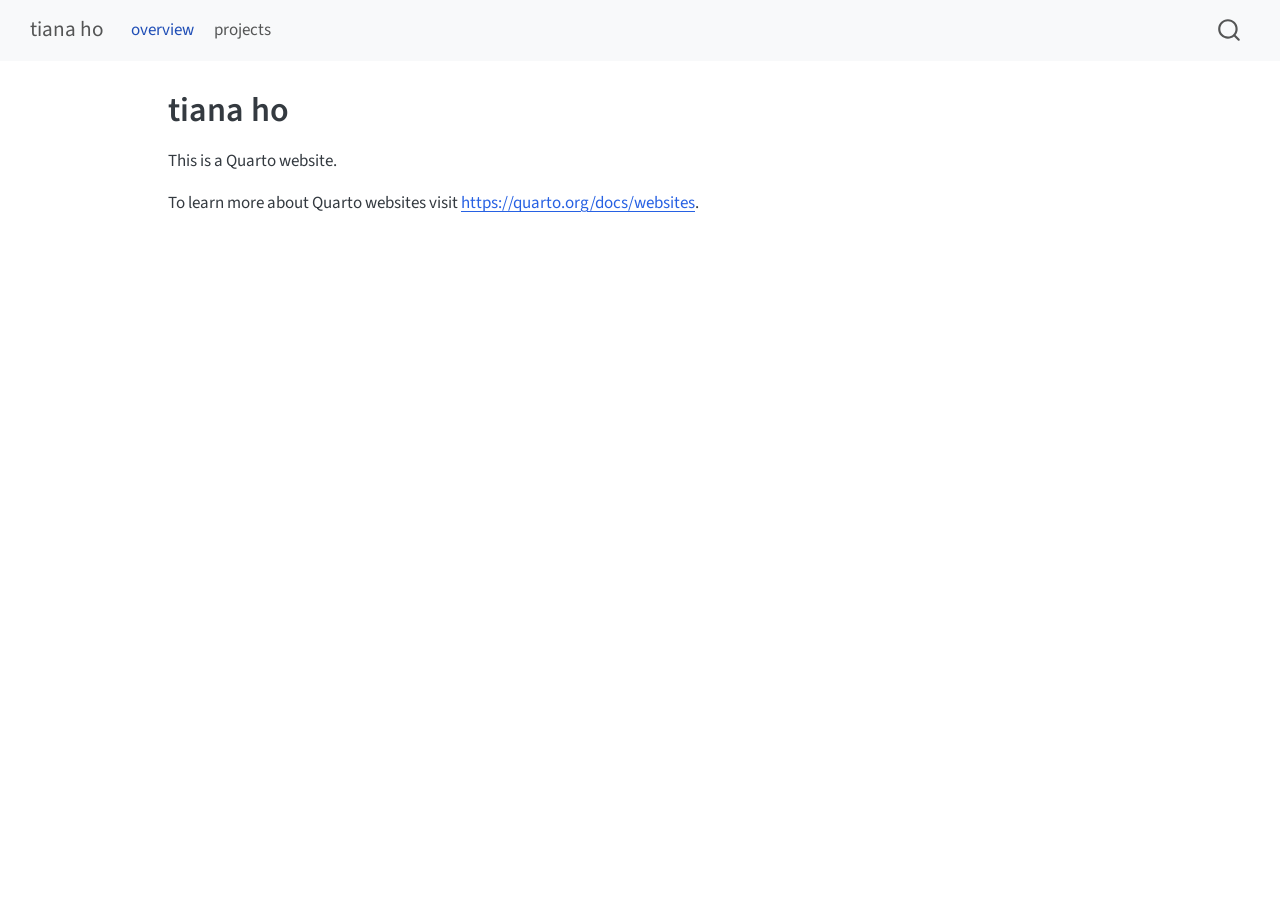
==== docs/index.html @ 01f137a6 "basics" ====
<!DOCTYPE html>
<html xmlns="http://www.w3.org/1999/xhtml" lang="en" xml:lang="en"><head>

<meta charset="utf-8">
<meta name="generator" content="quarto-1.8.27">

<meta name="viewport" content="width=device-width, initial-scale=1.0, user-scalable=yes">


<title>tiana ho</title>
<style>
code{white-space: pre-wrap;}
span.smallcaps{font-variant: small-caps;}
div.columns{display: flex; gap: min(4vw, 1.5em);}
div.column{flex: auto; overflow-x: auto;}
div.hanging-indent{margin-left: 1.5em; text-indent: -1.5em;}
ul.task-list{list-style: none;}
ul.task-list li input[type="checkbox"] {
  width: 0.8em;
  margin: 0 0.8em 0.2em -1em; /* quarto-specific, see https://github.com/quarto-dev/quarto-cli/issues/4556 */ 
  vertical-align: middle;
}
</style>


<script src="site_libs/quarto-nav/quarto-nav.js"></script>
<script src="site_libs/quarto-nav/headroom.min.js"></script>
<script src="site_libs/clipboard/clipboard.min.js"></script>
<script src="site_libs/quarto-search/autocomplete.umd.js"></script>
<script src="site_libs/quarto-search/fuse.min.js"></script>
<script src="site_libs/quarto-search/quarto-search.js"></script>
<meta name="quarto:offset" content="./">
<script src="site_libs/quarto-html/quarto.js" type="module"></script>
<script src="site_libs/quarto-html/tabsets/tabsets.js" type="module"></script>
<script src="site_libs/quarto-html/axe/axe-check.js" type="module"></script>
<script src="site_libs/quarto-html/popper.min.js"></script>
<script src="site_libs/quarto-html/tippy.umd.min.js"></script>
<script src="site_libs/quarto-html/anchor.min.js"></script>
<link href="site_libs/quarto-html/tippy.css" rel="stylesheet">
<link href="site_libs/quarto-html/quarto-syntax-highlighting-ed96de9b727972fe78a7b5d16c58bf87.css" rel="stylesheet" id="quarto-text-highlighting-styles">
<script src="site_libs/bootstrap/bootstrap.min.js"></script>
<link href="site_libs/bootstrap/bootstrap-icons.css" rel="stylesheet">
<link href="site_libs/bootstrap/bootstrap-c82218b12ac0f327fa8bd7d074ce2147.min.css" rel="stylesheet" append-hash="true" id="quarto-bootstrap" data-mode="light">
<script id="quarto-search-options" type="application/json">{
  "location": "navbar",
  "copy-button": false,
  "collapse-after": 3,
  "panel-placement": "end",
  "type": "overlay",
  "limit": 50,
  "keyboard-shortcut": [
    "f",
    "/",
    "s"
  ],
  "show-item-context": false,
  "language": {
    "search-no-results-text": "No results",
    "search-matching-documents-text": "matching documents",
    "search-copy-link-title": "Copy link to search",
    "search-hide-matches-text": "Hide additional matches",
    "search-more-match-text": "more match in this document",
    "search-more-matches-text": "more matches in this document",
    "search-clear-button-title": "Clear",
    "search-text-placeholder": "",
    "search-detached-cancel-button-title": "Cancel",
    "search-submit-button-title": "Submit",
    "search-label": "Search"
  }
}</script>


<link rel="stylesheet" href="styles.css">
</head>

<body class="nav-fixed quarto-light">

<div id="quarto-search-results"></div>
  <header id="quarto-header" class="headroom fixed-top">
    <nav class="navbar navbar-expand-lg " data-bs-theme="dark">
      <div class="navbar-container container-fluid">
      <div class="navbar-brand-container mx-auto">
    <a class="navbar-brand" href="./index.html">
    <span class="navbar-title">tiana ho</span>
    </a>
  </div>
            <div id="quarto-search" class="" title="Search"></div>
          <button class="navbar-toggler" type="button" data-bs-toggle="collapse" data-bs-target="#navbarCollapse" aria-controls="navbarCollapse" role="menu" aria-expanded="false" aria-label="Toggle navigation" onclick="if (window.quartoToggleHeadroom) { window.quartoToggleHeadroom(); }">
  <span class="navbar-toggler-icon"></span>
</button>
          <div class="collapse navbar-collapse" id="navbarCollapse">
            <ul class="navbar-nav navbar-nav-scroll me-auto">
  <li class="nav-item">
    <a class="nav-link active" href="./index.html" aria-current="page"> 
<span class="menu-text">overview</span></a>
  </li>  
  <li class="nav-item">
    <a class="nav-link" href="./about.html"> 
<span class="menu-text">projects</span></a>
  </li>  
</ul>
          </div> <!-- /navcollapse -->
            <div class="quarto-navbar-tools">
</div>
      </div> <!-- /container-fluid -->
    </nav>
</header>
<!-- content -->
<div id="quarto-content" class="quarto-container page-columns page-rows-contents page-layout-article page-navbar">
<!-- sidebar -->
<!-- margin-sidebar -->
    <div id="quarto-margin-sidebar" class="sidebar margin-sidebar zindex-bottom">
        
    </div>
<!-- main -->
<main class="content" id="quarto-document-content">

<header id="title-block-header" class="quarto-title-block default">
<div class="quarto-title">
<h1 class="title">tiana ho</h1>
</div>



<div class="quarto-title-meta">

    
  
    
  </div>
  


</header>


<p>This is a Quarto website.</p>
<p>To learn more about Quarto websites visit <a href="https://quarto.org/docs/websites" class="uri">https://quarto.org/docs/websites</a>.</p>



</main> <!-- /main -->
<script id="quarto-html-after-body" type="application/javascript">
  window.document.addEventListener("DOMContentLoaded", function (event) {
    const icon = "";
    const anchorJS = new window.AnchorJS();
    anchorJS.options = {
      placement: 'right',
      icon: icon
    };
    anchorJS.add('.anchored');
    const isCodeAnnotation = (el) => {
      for (const clz of el.classList) {
        if (clz.startsWith('code-annotation-')) {                     
          return true;
        }
      }
      return false;
    }
    const onCopySuccess = function(e) {
      // button target
      const button = e.trigger;
      // don't keep focus
      button.blur();
      // flash "checked"
      button.classList.add('code-copy-button-checked');
      var currentTitle = button.getAttribute("title");
      button.setAttribute("title", "Copied!");
      let tooltip;
      if (window.bootstrap) {
        button.setAttribute("data-bs-toggle", "tooltip");
        button.setAttribute("data-bs-placement", "left");
        button.setAttribute("data-bs-title", "Copied!");
        tooltip = new bootstrap.Tooltip(button, 
          { trigger: "manual", 
            customClass: "code-copy-button-tooltip",
            offset: [0, -8]});
        tooltip.show();    
      }
      setTimeout(function() {
        if (tooltip) {
          tooltip.hide();
          button.removeAttribute("data-bs-title");
          button.removeAttribute("data-bs-toggle");
          button.removeAttribute("data-bs-placement");
        }
        button.setAttribute("title", currentTitle);
        button.classList.remove('code-copy-button-checked');
      }, 1000);
      // clear code selection
      e.clearSelection();
    }
    const getTextToCopy = function(trigger) {
      const outerScaffold = trigger.parentElement.cloneNode(true);
      const codeEl = outerScaffold.querySelector('code');
      for (const childEl of codeEl.children) {
        if (isCodeAnnotation(childEl)) {
          childEl.remove();
        }
      }
      return codeEl.innerText;
    }
    const clipboard = new window.ClipboardJS('.code-copy-button:not([data-in-quarto-modal])', {
      text: getTextToCopy
    });
    clipboard.on('success', onCopySuccess);
    if (window.document.getElementById('quarto-embedded-source-code-modal')) {
      const clipboardModal = new window.ClipboardJS('.code-copy-button[data-in-quarto-modal]', {
        text: getTextToCopy,
        container: window.document.getElementById('quarto-embedded-source-code-modal')
      });
      clipboardModal.on('success', onCopySuccess);
    }
      var localhostRegex = new RegExp(/^(?:http|https):\/\/localhost\:?[0-9]*\//);
      var mailtoRegex = new RegExp(/^mailto:/);
        var filterRegex = new RegExp('/' + window.location.host + '/');
      var isInternal = (href) => {
          return filterRegex.test(href) || localhostRegex.test(href) || mailtoRegex.test(href);
      }
      // Inspect non-navigation links and adorn them if external
     var links = window.document.querySelectorAll('a[href]:not(.nav-link):not(.navbar-brand):not(.toc-action):not(.sidebar-link):not(.sidebar-item-toggle):not(.pagination-link):not(.no-external):not([aria-hidden]):not(.dropdown-item):not(.quarto-navigation-tool):not(.about-link)');
      for (var i=0; i<links.length; i++) {
        const link = links[i];
        if (!isInternal(link.href)) {
          // undo the damage that might have been done by quarto-nav.js in the case of
          // links that we want to consider external
          if (link.dataset.originalHref !== undefined) {
            link.href = link.dataset.originalHref;
          }
        }
      }
    function tippyHover(el, contentFn, onTriggerFn, onUntriggerFn) {
      const config = {
        allowHTML: true,
        maxWidth: 500,
        delay: 100,
        arrow: false,
        appendTo: function(el) {
            return el.parentElement;
        },
        interactive: true,
        interactiveBorder: 10,
        theme: 'quarto',
        placement: 'bottom-start',
      };
      if (contentFn) {
        config.content = contentFn;
      }
      if (onTriggerFn) {
        config.onTrigger = onTriggerFn;
      }
      if (onUntriggerFn) {
        config.onUntrigger = onUntriggerFn;
      }
      window.tippy(el, config); 
    }
    const noterefs = window.document.querySelectorAll('a[role="doc-noteref"]');
    for (var i=0; i<noterefs.length; i++) {
      const ref = noterefs[i];
      tippyHover(ref, function() {
        // use id or data attribute instead here
        let href = ref.getAttribute('data-footnote-href') || ref.getAttribute('href');
        try { href = new URL(href).hash; } catch {}
        const id = href.replace(/^#\/?/, "");
        const note = window.document.getElementById(id);
        if (note) {
          return note.innerHTML;
        } else {
          return "";
        }
      });
    }
    const xrefs = window.document.querySelectorAll('a.quarto-xref');
    const processXRef = (id, note) => {
      // Strip column container classes
      const stripColumnClz = (el) => {
        el.classList.remove("page-full", "page-columns");
        if (el.children) {
          for (const child of el.children) {
            stripColumnClz(child);
          }
        }
      }
      stripColumnClz(note)
      if (id === null || id.startsWith('sec-')) {
        // Special case sections, only their first couple elements
        const container = document.createElement("div");
        if (note.children && note.children.length > 2) {
          container.appendChild(note.children[0].cloneNode(true));
          for (let i = 1; i < note.children.length; i++) {
            const child = note.children[i];
            if (child.tagName === "P" && child.innerText === "") {
              continue;
            } else {
              container.appendChild(child.cloneNode(true));
              break;
            }
          }
          if (window.Quarto?.typesetMath) {
            window.Quarto.typesetMath(container);
          }
          return container.innerHTML
        } else {
          if (window.Quarto?.typesetMath) {
            window.Quarto.typesetMath(note);
          }
          return note.innerHTML;
        }
      } else {
        // Remove any anchor links if they are present
        const anchorLink = note.querySelector('a.anchorjs-link');
        if (anchorLink) {
          anchorLink.remove();
        }
        if (window.Quarto?.typesetMath) {
          window.Quarto.typesetMath(note);
        }
        if (note.classList.contains("callout")) {
          return note.outerHTML;
        } else {
          return note.innerHTML;
        }
      }
    }
    for (var i=0; i<xrefs.length; i++) {
      const xref = xrefs[i];
      tippyHover(xref, undefined, function(instance) {
        instance.disable();
        let url = xref.getAttribute('href');
        let hash = undefined; 
        if (url.startsWith('#')) {
          hash = url;
        } else {
          try { hash = new URL(url).hash; } catch {}
        }
        if (hash) {
          const id = hash.replace(/^#\/?/, "");
          const note = window.document.getElementById(id);
          if (note !== null) {
            try {
              const html = processXRef(id, note.cloneNode(true));
              instance.setContent(html);
            } finally {
              instance.enable();
              instance.show();
            }
          } else {
            // See if we can fetch this
            fetch(url.split('#')[0])
            .then(res => res.text())
            .then(html => {
              const parser = new DOMParser();
              const htmlDoc = parser.parseFromString(html, "text/html");
              const note = htmlDoc.getElementById(id);
              if (note !== null) {
                const html = processXRef(id, note);
                instance.setContent(html);
              } 
            }).finally(() => {
              instance.enable();
              instance.show();
            });
          }
        } else {
          // See if we can fetch a full url (with no hash to target)
          // This is a special case and we should probably do some content thinning / targeting
          fetch(url)
          .then(res => res.text())
          .then(html => {
            const parser = new DOMParser();
            const htmlDoc = parser.parseFromString(html, "text/html");
            const note = htmlDoc.querySelector('main.content');
            if (note !== null) {
              // This should only happen for chapter cross references
              // (since there is no id in the URL)
              // remove the first header
              if (note.children.length > 0 && note.children[0].tagName === "HEADER") {
                note.children[0].remove();
              }
              const html = processXRef(null, note);
              instance.setContent(html);
            } 
          }).finally(() => {
            instance.enable();
            instance.show();
          });
        }
      }, function(instance) {
      });
    }
        let selectedAnnoteEl;
        const selectorForAnnotation = ( cell, annotation) => {
          let cellAttr = 'data-code-cell="' + cell + '"';
          let lineAttr = 'data-code-annotation="' +  annotation + '"';
          const selector = 'span[' + cellAttr + '][' + lineAttr + ']';
          return selector;
        }
        const selectCodeLines = (annoteEl) => {
          const doc = window.document;
          const targetCell = annoteEl.getAttribute("data-target-cell");
          const targetAnnotation = annoteEl.getAttribute("data-target-annotation");
          const annoteSpan = window.document.querySelector(selectorForAnnotation(targetCell, targetAnnotation));
          const lines = annoteSpan.getAttribute("data-code-lines").split(",");
          const lineIds = lines.map((line) => {
            return targetCell + "-" + line;
          })
          let top = null;
          let height = null;
          let parent = null;
          if (lineIds.length > 0) {
              //compute the position of the single el (top and bottom and make a div)
              const el = window.document.getElementById(lineIds[0]);
              top = el.offsetTop;
              height = el.offsetHeight;
              parent = el.parentElement.parentElement;
            if (lineIds.length > 1) {
              const lastEl = window.document.getElementById(lineIds[lineIds.length - 1]);
              const bottom = lastEl.offsetTop + lastEl.offsetHeight;
              height = bottom - top;
            }
            if (top !== null && height !== null && parent !== null) {
              // cook up a div (if necessary) and position it 
              let div = window.document.getElementById("code-annotation-line-highlight");
              if (div === null) {
                div = window.document.createElement("div");
                div.setAttribute("id", "code-annotation-line-highlight");
                div.style.position = 'absolute';
                parent.appendChild(div);
              }
              div.style.top = top - 2 + "px";
              div.style.height = height + 4 + "px";
              div.style.left = 0;
              let gutterDiv = window.document.getElementById("code-annotation-line-highlight-gutter");
              if (gutterDiv === null) {
                gutterDiv = window.document.createElement("div");
                gutterDiv.setAttribute("id", "code-annotation-line-highlight-gutter");
                gutterDiv.style.position = 'absolute';
                const codeCell = window.document.getElementById(targetCell);
                const gutter = codeCell.querySelector('.code-annotation-gutter');
                gutter.appendChild(gutterDiv);
              }
              gutterDiv.style.top = top - 2 + "px";
              gutterDiv.style.height = height + 4 + "px";
            }
            selectedAnnoteEl = annoteEl;
          }
        };
        const unselectCodeLines = () => {
          const elementsIds = ["code-annotation-line-highlight", "code-annotation-line-highlight-gutter"];
          elementsIds.forEach((elId) => {
            const div = window.document.getElementById(elId);
            if (div) {
              div.remove();
            }
          });
          selectedAnnoteEl = undefined;
        };
          // Handle positioning of the toggle
      window.addEventListener(
        "resize",
        throttle(() => {
          elRect = undefined;
          if (selectedAnnoteEl) {
            selectCodeLines(selectedAnnoteEl);
          }
        }, 10)
      );
      function throttle(fn, ms) {
      let throttle = false;
      let timer;
        return (...args) => {
          if(!throttle) { // first call gets through
              fn.apply(this, args);
              throttle = true;
          } else { // all the others get throttled
              if(timer) clearTimeout(timer); // cancel #2
              timer = setTimeout(() => {
                fn.apply(this, args);
                timer = throttle = false;
              }, ms);
          }
        };
      }
        // Attach click handler to the DT
        const annoteDls = window.document.querySelectorAll('dt[data-target-cell]');
        for (const annoteDlNode of annoteDls) {
          annoteDlNode.addEventListener('click', (event) => {
            const clickedEl = event.target;
            if (clickedEl !== selectedAnnoteEl) {
              unselectCodeLines();
              const activeEl = window.document.querySelector('dt[data-target-cell].code-annotation-active');
              if (activeEl) {
                activeEl.classList.remove('code-annotation-active');
              }
              selectCodeLines(clickedEl);
              clickedEl.classList.add('code-annotation-active');
            } else {
              // Unselect the line
              unselectCodeLines();
              clickedEl.classList.remove('code-annotation-active');
            }
          });
        }
    const findCites = (el) => {
      const parentEl = el.parentElement;
      if (parentEl) {
        const cites = parentEl.dataset.cites;
        if (cites) {
          return {
            el,
            cites: cites.split(' ')
          };
        } else {
          return findCites(el.parentElement)
        }
      } else {
        return undefined;
      }
    };
    var bibliorefs = window.document.querySelectorAll('a[role="doc-biblioref"]');
    for (var i=0; i<bibliorefs.length; i++) {
      const ref = bibliorefs[i];
      const citeInfo = findCites(ref);
      if (citeInfo) {
        tippyHover(citeInfo.el, function() {
          var popup = window.document.createElement('div');
          citeInfo.cites.forEach(function(cite) {
            var citeDiv = window.document.createElement('div');
            citeDiv.classList.add('hanging-indent');
            citeDiv.classList.add('csl-entry');
            var biblioDiv = window.document.getElementById('ref-' + cite);
            if (biblioDiv) {
              citeDiv.innerHTML = biblioDiv.innerHTML;
            }
            popup.appendChild(citeDiv);
          });
          return popup.innerHTML;
        });
      }
    }
  });
  </script>
</div> <!-- /content -->




</body></html>
---- docs/site_libs/quarto-html/tippy.css ----
.tippy-box[data-animation=fade][data-state=hidden]{opacity:0}[data-tippy-root]{max-width:calc(100vw - 10px)}.tippy-box{position:relative;background-color:#333;color:#fff;border-radius:4px;font-size:14px;line-height:1.4;white-space:normal;outline:0;transition-property:transform,visibility,opacity}.tippy-box[data-placement^=top]>.tippy-arrow{bottom:0}.tippy-box[data-placement^=top]>.tippy-arrow:before{bottom:-7px;left:0;border-width:8px 8px 0;border-top-color:initial;transform-origin:center top}.tippy-box[data-placement^=bottom]>.tippy-arrow{top:0}.tippy-box[data-placement^=bottom]>.tippy-arrow:before{top:-7px;left:0;border-width:0 8px 8px;border-bottom-color:initial;transform-origin:center bottom}.tippy-box[data-placement^=left]>.tippy-arrow{right:0}.tippy-box[data-placement^=left]>.tippy-arrow:before{border-width:8px 0 8px 8px;border-left-color:initial;right:-7px;transform-origin:center left}.tippy-box[data-placement^=right]>.tippy-arrow{left:0}.tippy-box[data-placement^=right]>.tippy-arrow:before{left:-7px;border-width:8px 8px 8px 0;border-right-color:initial;transform-origin:center right}.tippy-box[data-inertia][data-state=visible]{transition-timing-function:cubic-bezier(.54,1.5,.38,1.11)}.tippy-arrow{width:16px;height:16px;color:#333}.tippy-arrow:before{content:"";position:absolute;border-color:transparent;border-style:solid}.tippy-content{position:relative;padding:5px 9px;z-index:1}
---- docs/site_libs/quarto-html/quarto-syntax-highlighting-ed96de9b727972fe78a7b5d16c58bf87.css ----
/* quarto syntax highlight colors */
:root {
  --quarto-hl-ot-color: #003B4F;
  --quarto-hl-at-color: #657422;
  --quarto-hl-ss-color: #20794D;
  --quarto-hl-an-color: #5E5E5E;
  --quarto-hl-fu-color: #4758AB;
  --quarto-hl-st-color: #20794D;
  --quarto-hl-cf-color: #003B4F;
  --quarto-hl-op-color: #5E5E5E;
  --quarto-hl-er-color: #AD0000;
  --quarto-hl-bn-color: #AD0000;
  --quarto-hl-al-color: #AD0000;
  --quarto-hl-va-color: #111111;
  --quarto-hl-bu-color: inherit;
  --quarto-hl-ex-color: inherit;
  --quarto-hl-pp-color: #AD0000;
  --quarto-hl-in-color: #5E5E5E;
  --quarto-hl-vs-color: #20794D;
  --quarto-hl-wa-color: #5E5E5E;
  --quarto-hl-do-color: #5E5E5E;
  --quarto-hl-im-color: #00769E;
  --quarto-hl-ch-color: #20794D;
  --quarto-hl-dt-color: #AD0000;
  --quarto-hl-fl-color: #AD0000;
  --quarto-hl-co-color: #5E5E5E;
  --quarto-hl-cv-color: #5E5E5E;
  --quarto-hl-cn-color: #8f5902;
  --quarto-hl-sc-color: #5E5E5E;
  --quarto-hl-dv-color: #AD0000;
  --quarto-hl-kw-color: #003B4F;
}

/* other quarto variables */
:root {
  --quarto-font-monospace: SFMono-Regular, Menlo, Monaco, Consolas, "Liberation Mono", "Courier New", monospace;
}

/* syntax highlight based on Pandoc's rules */
pre > code.sourceCode > span {
  color: #003B4F;
}

code.sourceCode > span {
  color: #003B4F;
}

div.sourceCode,
div.sourceCode pre.sourceCode {
  color: #003B4F;
}

/* Normal */
code span {
  color: #003B4F;
}

/* Alert */
code span.al {
  color: #AD0000;
  font-style: inherit;
}

/* Annotation */
code span.an {
  color: #5E5E5E;
  font-style: inherit;
}

/* Attribute */
code span.at {
  color: #657422;
  font-style: inherit;
}

/* BaseN */
code span.bn {
  color: #AD0000;
  font-style: inherit;
}

/* BuiltIn */
code span.bu {
  font-style: inherit;
}

/* ControlFlow */
code span.cf {
  color: #003B4F;
  font-weight: bold;
  font-style: inherit;
}

/* Char */
code span.ch {
  color: #20794D;
  font-style: inherit;
}

/* Constant */
code span.cn {
  color: #8f5902;
  font-style: inherit;
}

/* Comment */
code span.co {
  color: #5E5E5E;
  font-style: inherit;
}

/* CommentVar */
code span.cv {
  color: #5E5E5E;
  font-style: italic;
}

/* Documentation */
code span.do {
  color: #5E5E5E;
  font-style: italic;
}

/* DataType */
code span.dt {
  color: #AD0000;
  font-style: inherit;
}

/* DecVal */
code span.dv {
  color: #AD0000;
  font-style: inherit;
}

/* Error */
code span.er {
  color: #AD0000;
  font-style: inherit;
}

/* Extension */
code span.ex {
  font-style: inherit;
}

/* Float */
code span.fl {
  color: #AD0000;
  font-style: inherit;
}

/* Function */
code span.fu {
  color: #4758AB;
  font-style: inherit;
}

/* Import */
code span.im {
  color: #00769E;
  font-style: inherit;
}

/* Information */
code span.in {
  color: #5E5E5E;
  font-style: inherit;
}

/* Keyword */
code span.kw {
  color: #003B4F;
  font-weight: bold;
  font-style: inherit;
}

/* Operator */
code span.op {
  color: #5E5E5E;
  font-style: inherit;
}

/* Other */
code span.ot {
  color: #003B4F;
  font-style: inherit;
}

/* Preprocessor */
code span.pp {
  color: #AD0000;
  font-style: inherit;
}

/* SpecialChar */
code span.sc {
  color: #5E5E5E;
  font-style: inherit;
}

/* SpecialString */
code span.ss {
  color: #20794D;
  font-style: inherit;
}

/* String */
code span.st {
  color: #20794D;
  font-style: inherit;
}

/* Variable */
code span.va {
  color: #111111;
  font-style: inherit;
}

/* VerbatimString */
code span.vs {
  color: #20794D;
  font-style: inherit;
}

/* Warning */
code span.wa {
  color: #5E5E5E;
  font-style: italic;
}

.prevent-inlining {
  content: "</";
}

/*# sourceMappingURL=0920dd6d7437995b8cdf7429764427b1.css.map */
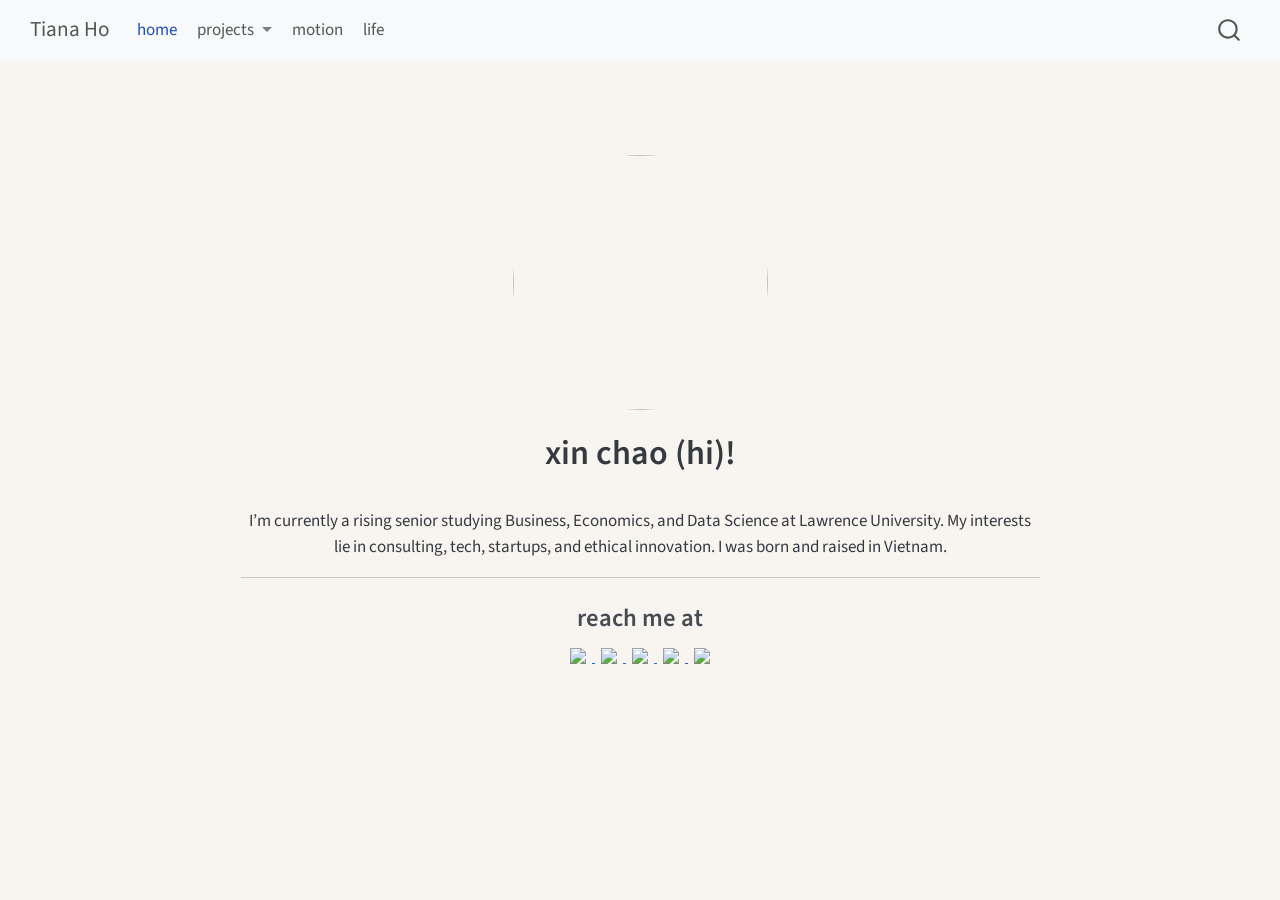
==== commit 3765cba6: "added some more fun info" ====
--- a/docs/index.html
+++ b/docs/index.html
@@ -7,7 +7,7 @@
 <meta name="viewport" content="width=device-width, initial-scale=1.0, user-scalable=yes">
 
 
-<title>tiana ho</title>
+<title>xin chao (hi)! – Tiana Ho</title>
 <style>
 code{white-space: pre-wrap;}
 span.smallcaps{font-variant: small-caps;}
@@ -35,7 +35,6 @@
 <script src="site_libs/quarto-html/axe/axe-check.js" type="module"></script>
 <script src="site_libs/quarto-html/popper.min.js"></script>
 <script src="site_libs/quarto-html/tippy.umd.min.js"></script>
-<script src="site_libs/quarto-html/anchor.min.js"></script>
 <link href="site_libs/quarto-html/tippy.css" rel="stylesheet">
 <link href="site_libs/quarto-html/quarto-syntax-highlighting-ed96de9b727972fe78a7b5d16c58bf87.css" rel="stylesheet" id="quarto-text-highlighting-styles">
 <script src="site_libs/bootstrap/bootstrap.min.js"></script>
@@ -73,7 +72,7 @@
 <link rel="stylesheet" href="styles.css">
 </head>
 
-<body class="nav-fixed quarto-light">
+<body class="nav-fixed fullcontent quarto-light">
 
 <div id="quarto-search-results"></div>
   <header id="quarto-header" class="headroom fixed-top">
@@ -81,7 +80,7 @@
       <div class="navbar-container container-fluid">
       <div class="navbar-brand-container mx-auto">
     <a class="navbar-brand" href="./index.html">
-    <span class="navbar-title">tiana ho</span>
+    <span class="navbar-title">Tiana Ho</span>
     </a>
   </div>
             <div id="quarto-search" class="" title="Search"></div>
@@ -92,11 +91,42 @@
             <ul class="navbar-nav navbar-nav-scroll me-auto">
   <li class="nav-item">
     <a class="nav-link active" href="./index.html" aria-current="page"> 
-<span class="menu-text">overview</span></a>
-  </li>  
+<span class="menu-text">home</span></a>
+  </li>  
+  <li class="nav-item dropdown ">
+    <a class="nav-link dropdown-toggle" href="#" id="nav-menu-projects" role="link" data-bs-toggle="dropdown" aria-expanded="false">
+ <span class="menu-text">projects</span>
+    </a>
+    <ul class="dropdown-menu" aria-labelledby="nav-menu-projects">    
+        <li>
+    <a class="dropdown-item" href="./sql_project.html">
+ <span class="dropdown-text">sql project</span></a>
+  </li>  
+        <li>
+    <a class="dropdown-item" href="./job_tracker.qmd">
+ <span class="dropdown-text">JobTrackeR</span></a>
+  </li>  
+        <li>
+    <a class="dropdown-item" href="./text_analysis.html">
+ <span class="dropdown-text">text analysis</span></a>
+  </li>  
+        <li>
+    <a class="dropdown-item" href="./article_analysis.html">
+ <span class="dropdown-text">article analysis</span></a>
+  </li>  
+        <li>
+    <a class="dropdown-item" href="./econ_pp.html">
+ <span class="dropdown-text">econometrics pp</span></a>
+  </li>  
+    </ul>
+  </li>
   <li class="nav-item">
-    <a class="nav-link" href="./about.html"> 
-<span class="menu-text">projects</span></a>
+    <a class="nav-link" href="./motion.html"> 
+<span class="menu-text">motion</span></a>
+  </li>  
+  <li class="nav-item">
+    <a class="nav-link" href="./life.html"> 
+<span class="menu-text">life</span></a>
   </li>  
 </ul>
           </div> <!-- /navcollapse -->
@@ -109,46 +139,31 @@
 <div id="quarto-content" class="quarto-container page-columns page-rows-contents page-layout-article page-navbar">
 <!-- sidebar -->
 <!-- margin-sidebar -->
-    <div id="quarto-margin-sidebar" class="sidebar margin-sidebar zindex-bottom">
-        
-    </div>
+    
 <!-- main -->
-<main class="content" id="quarto-document-content">
-
-<header id="title-block-header" class="quarto-title-block default">
+<div class="quarto-about-jolla">
+  <img src="images/IMG_9026.JPG" class="about-image
+  round " style="height: 15em; width: 15em;">
+ <header id="title-block-header" class="quarto-title-block default">
 <div class="quarto-title">
-<h1 class="title">tiana ho</h1>
+<h1 class="title">xin chao (hi)!</h1>
 </div>
-
-
-
 <div class="quarto-title-meta">
-
-    
-  
-    
   </div>
-  
-
-
-</header>
-
-
-<p>This is a Quarto website.</p>
-<p>To learn more about Quarto websites visit <a href="https://quarto.org/docs/websites" class="uri">https://quarto.org/docs/websites</a>.</p>
-
-
-
-</main> <!-- /main -->
+</header><main class="content" id="quarto-document-content">
+<p>I’m currently a rising senior studying Business, Economics, and Data Science at Lawrence University. My interests lie in consulting, tech, startups, and ethical innovation. I was born and raised in Vietnam.</p>
+<hr>
+<section id="reach-me-at" class="level3">
+<h3 data-anchor-id="reach-me-at">reach me at</h3>
+<p><a href="https://www.linkedin.com/in/tianaho/" target="_blank"> <img src="https://cdn.jsdelivr.net/npm/simple-icons@v9/icons/linkedin.svg" width="30px" style="margin: 6px;"> </a> <a href="https://github.com/tianaho801" target="_blank"> <img src="https://cdn.jsdelivr.net/npm/simple-icons@v9/icons/github.svg" width="30px" style="margin: 6px;"> </a> <a href="mailto:thuytien.qhh@gmail.com" target="_blank"> <img src="https://cdn.jsdelivr.net/npm/simple-icons@v9/icons/gmail.svg" width="30px" style="margin: 6px;"> </a> <a href="https://www.instagram.com/tiana_hooo/" target="_blank"> <img src="https://cdn.jsdelivr.net/npm/simple-icons@v9/icons/instagram.svg" width="30px" style="margin: 6px;"> </a> <a href="https://www.youtube.com/@TianaHo-u1d" target="_blank"> <img src="https://cdn.jsdelivr.net/npm/simple-icons@v9/icons/youtube.svg" width="30px" style="margin: 6px;"> </a></p>
+
+
+</section>
+</main>  
+</div>
+ <!-- /main -->
 <script id="quarto-html-after-body" type="application/javascript">
   window.document.addEventListener("DOMContentLoaded", function (event) {
-    const icon = "";
-    const anchorJS = new window.AnchorJS();
-    anchorJS.options = {
-      placement: 'right',
-      icon: icon
-    };
-    anchorJS.add('.anchored');
     const isCodeAnnotation = (el) => {
       for (const clz of el.classList) {
         if (clz.startsWith('code-annotation-')) {                     
--- a/docs/styles.css
+++ b/docs/styles.css
@@ -0,0 +1,12 @@
+
+body {
+  background-color: #f8f5f0;
+}
+
+#landing-icons {
+  font-size: 1.6rem;
+}
+
+#landing-icons a {
+  margin-right: 0.4rem;
+}
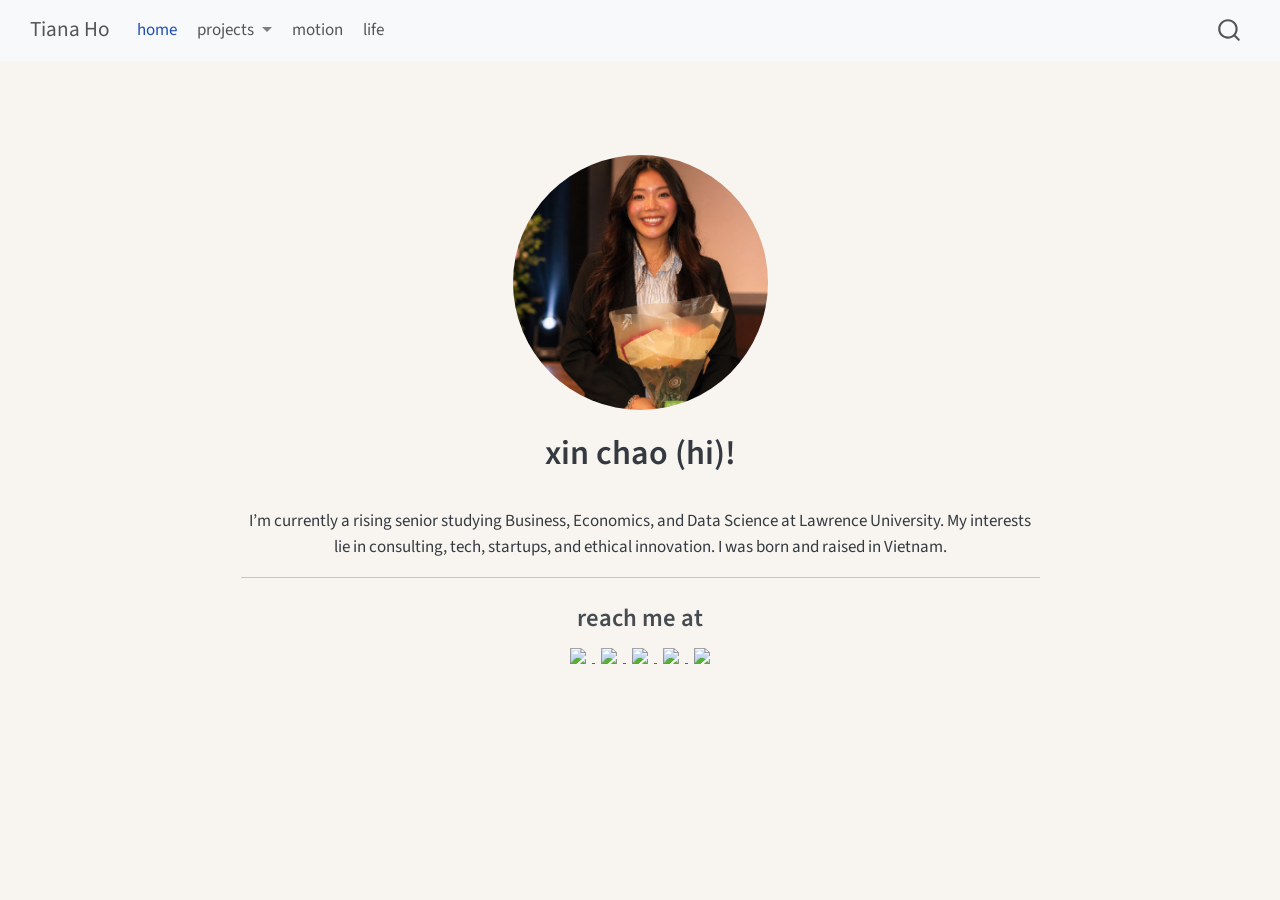
==== commit f15fcd1d: "more cute photos" ====
--- a/docs/index.html
+++ b/docs/index.html
@@ -142,7 +142,7 @@
     
 <!-- main -->
 <div class="quarto-about-jolla">
-  <img src="images/IMG_9026.JPG" class="about-image
+  <img src="IMG_9026.JPG" class="about-image
   round " style="height: 15em; width: 15em;">
  <header id="title-block-header" class="quarto-title-block default">
 <div class="quarto-title">
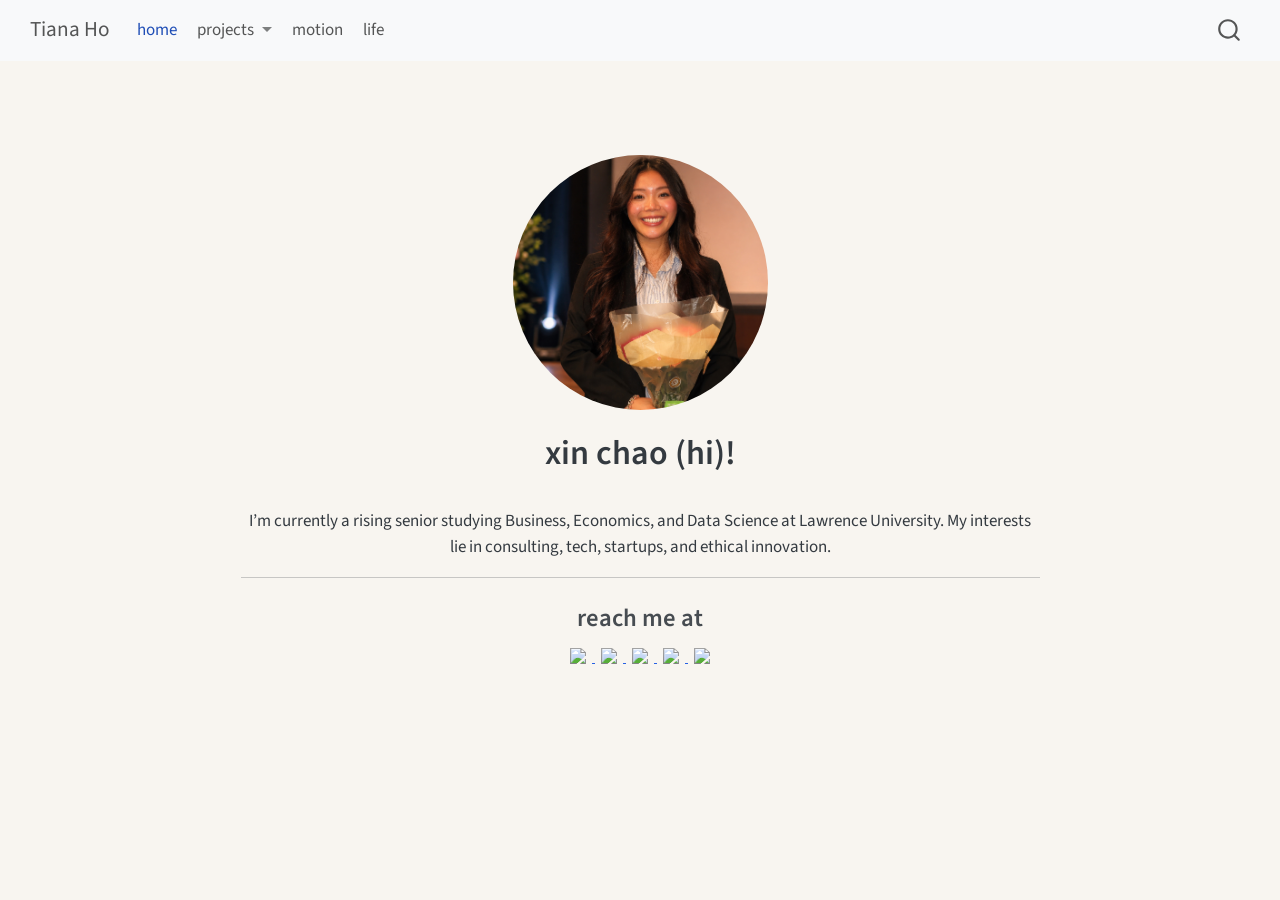
==== commit 9cc45e0e: "just found out about other project!" ====
--- a/docs/index.html
+++ b/docs/index.html
@@ -118,6 +118,14 @@
     <a class="dropdown-item" href="./econ_pp.html">
  <span class="dropdown-text">econometrics pp</span></a>
   </li>  
+        <li>
+    <a class="dropdown-item" href="./econ_rp.html">
+ <span class="dropdown-text">econometrics rp</span></a>
+  </li>  
+        <li>
+    <a class="dropdown-item" href="./econ_cp.html">
+ <span class="dropdown-text">econometrics cp</span></a>
+  </li>  
     </ul>
   </li>
   <li class="nav-item">
@@ -151,7 +159,7 @@
 <div class="quarto-title-meta">
   </div>
 </header><main class="content" id="quarto-document-content">
-<p>I’m currently a rising senior studying Business, Economics, and Data Science at Lawrence University. My interests lie in consulting, tech, startups, and ethical innovation. I was born and raised in Vietnam.</p>
+<p>I’m currently a rising senior studying Business, Economics, and Data Science at Lawrence University. My interests lie in consulting, tech, startups, and ethical innovation.</p>
 <hr>
 <section id="reach-me-at" class="level3">
 <h3 data-anchor-id="reach-me-at">reach me at</h3>
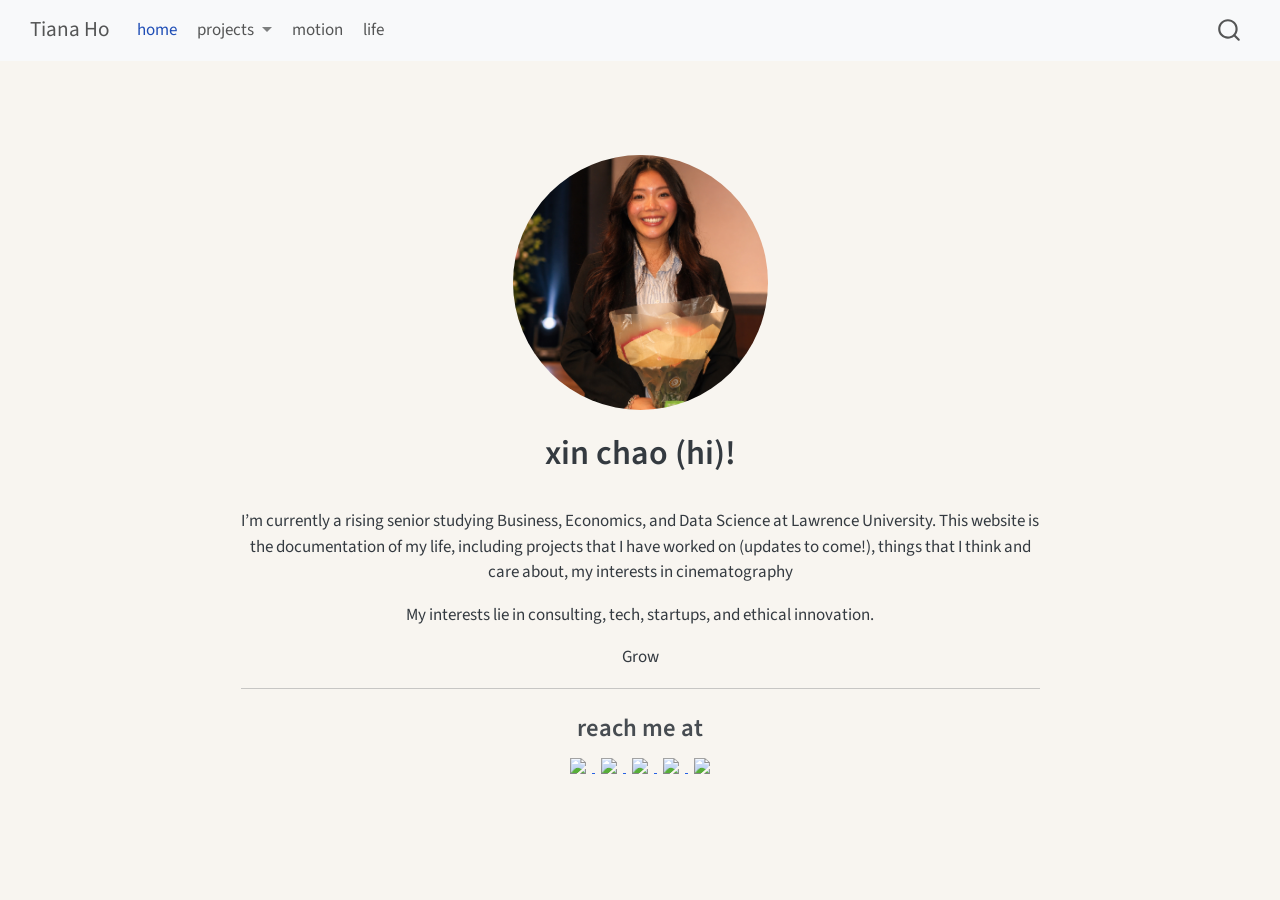
==== commit 23b1af3b: "even more interesting stuff!" ====
--- a/docs/index.html
+++ b/docs/index.html
@@ -103,7 +103,7 @@
  <span class="dropdown-text">sql project</span></a>
   </li>  
         <li>
-    <a class="dropdown-item" href="./job_tracker.qmd">
+    <a class="dropdown-item" href="./r package.html">
  <span class="dropdown-text">JobTrackeR</span></a>
   </li>  
         <li>
@@ -159,7 +159,9 @@
 <div class="quarto-title-meta">
   </div>
 </header><main class="content" id="quarto-document-content">
-<p>I’m currently a rising senior studying Business, Economics, and Data Science at Lawrence University. My interests lie in consulting, tech, startups, and ethical innovation.</p>
+<p>I’m currently a rising senior studying Business, Economics, and Data Science at Lawrence University. This website is the documentation of my life, including projects that I have worked on (updates to come!), things that I think and care about, my interests in cinematography</p>
+<p>My interests lie in consulting, tech, startups, and ethical innovation.</p>
+<p>Grow</p>
 <hr>
 <section id="reach-me-at" class="level3">
 <h3 data-anchor-id="reach-me-at">reach me at</h3>
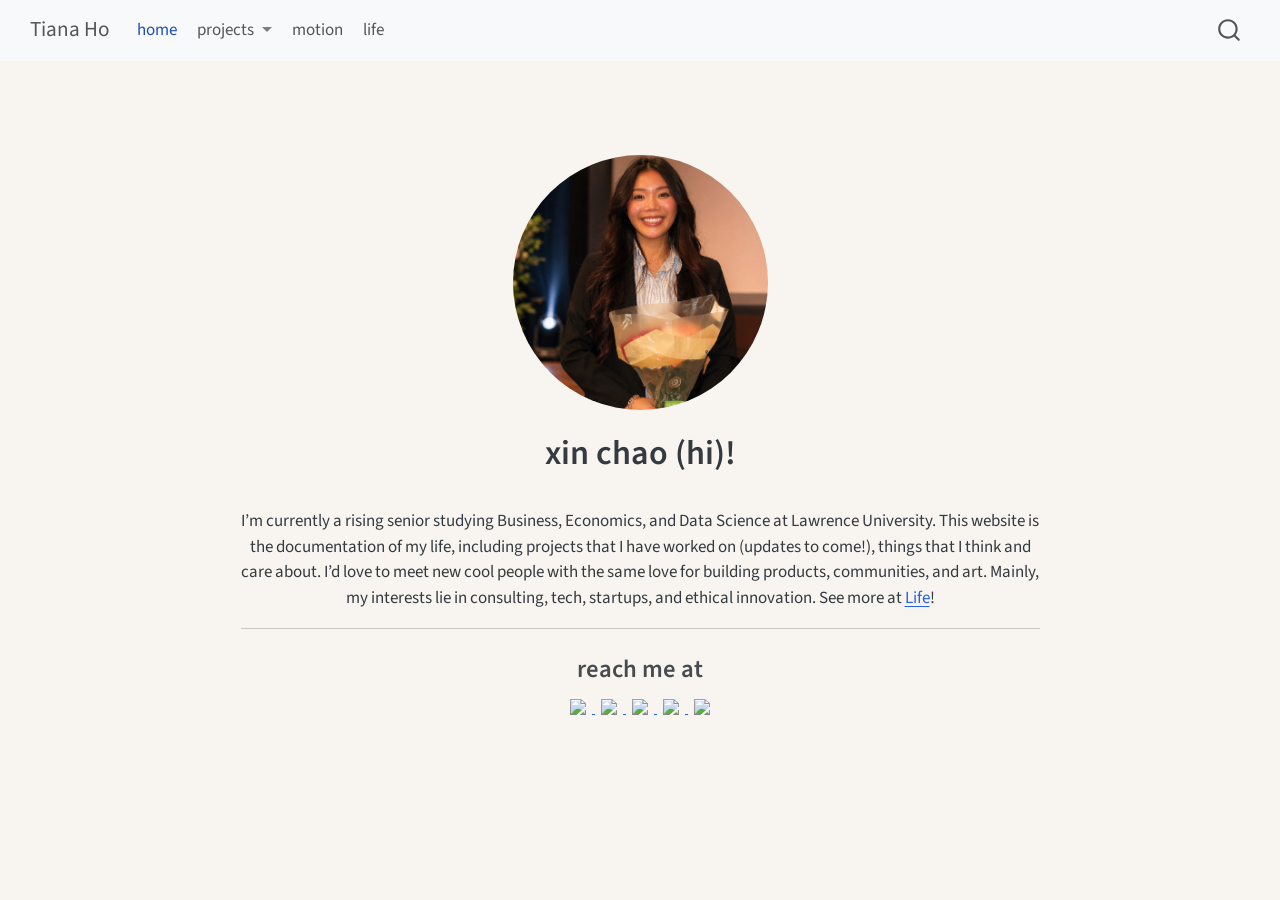
==== commit b55123ea: "update site" ====
--- a/docs/index.html
+++ b/docs/index.html
@@ -159,9 +159,7 @@
 <div class="quarto-title-meta">
   </div>
 </header><main class="content" id="quarto-document-content">
-<p>I’m currently a rising senior studying Business, Economics, and Data Science at Lawrence University. This website is the documentation of my life, including projects that I have worked on (updates to come!), things that I think and care about, my interests in cinematography</p>
-<p>My interests lie in consulting, tech, startups, and ethical innovation.</p>
-<p>Grow</p>
+<p>I’m currently a rising senior studying Business, Economics, and Data Science at Lawrence University. This website is the documentation of my life, including projects that I have worked on (updates to come!), things that I think and care about. I’d love to meet new cool people with the same love for building products, communities, and art. Mainly, my interests lie in consulting, tech, startups, and ethical innovation. See more at <a href="life.html">Life</a>!</p>
 <hr>
 <section id="reach-me-at" class="level3">
 <h3 data-anchor-id="reach-me-at">reach me at</h3>
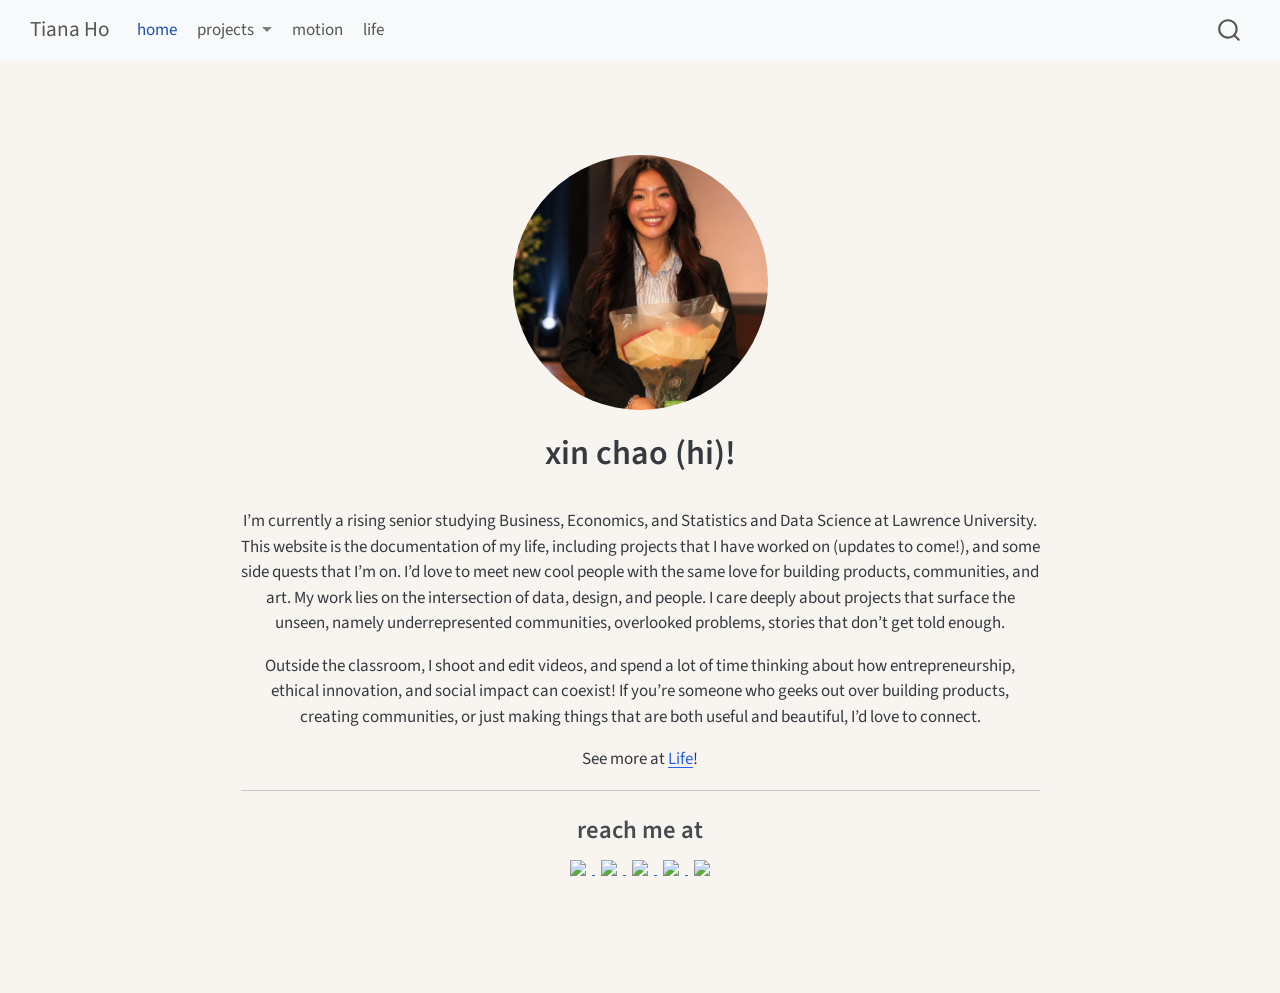
==== commit 01ed6617: "updates" ====
--- a/docs/index.html
+++ b/docs/index.html
@@ -159,7 +159,9 @@
 <div class="quarto-title-meta">
   </div>
 </header><main class="content" id="quarto-document-content">
-<p>I’m currently a rising senior studying Business, Economics, and Data Science at Lawrence University. This website is the documentation of my life, including projects that I have worked on (updates to come!), things that I think and care about. I’d love to meet new cool people with the same love for building products, communities, and art. Mainly, my interests lie in consulting, tech, startups, and ethical innovation. See more at <a href="life.html">Life</a>!</p>
+<p>I’m currently a rising senior studying Business, Economics, and Statistics and Data Science at Lawrence University. This website is the documentation of my life, including projects that I have worked on (updates to come!), and some side quests that I’m on. I’d love to meet new cool people with the same love for building products, communities, and art. My work lies on the intersection of data, design, and people. I care deeply about projects that surface the unseen, namely underrepresented communities, overlooked problems, stories that don’t get told enough.</p>
+<p>Outside the classroom, I shoot and edit videos, and spend a lot of time thinking about how entrepreneurship, ethical innovation, and social impact can coexist! If you’re someone who geeks out over building products, creating communities, or just making things that are both useful and beautiful, I’d love to connect.</p>
+<p>See more at <a href="life.html">Life</a>!</p>
 <hr>
 <section id="reach-me-at" class="level3">
 <h3 data-anchor-id="reach-me-at">reach me at</h3>
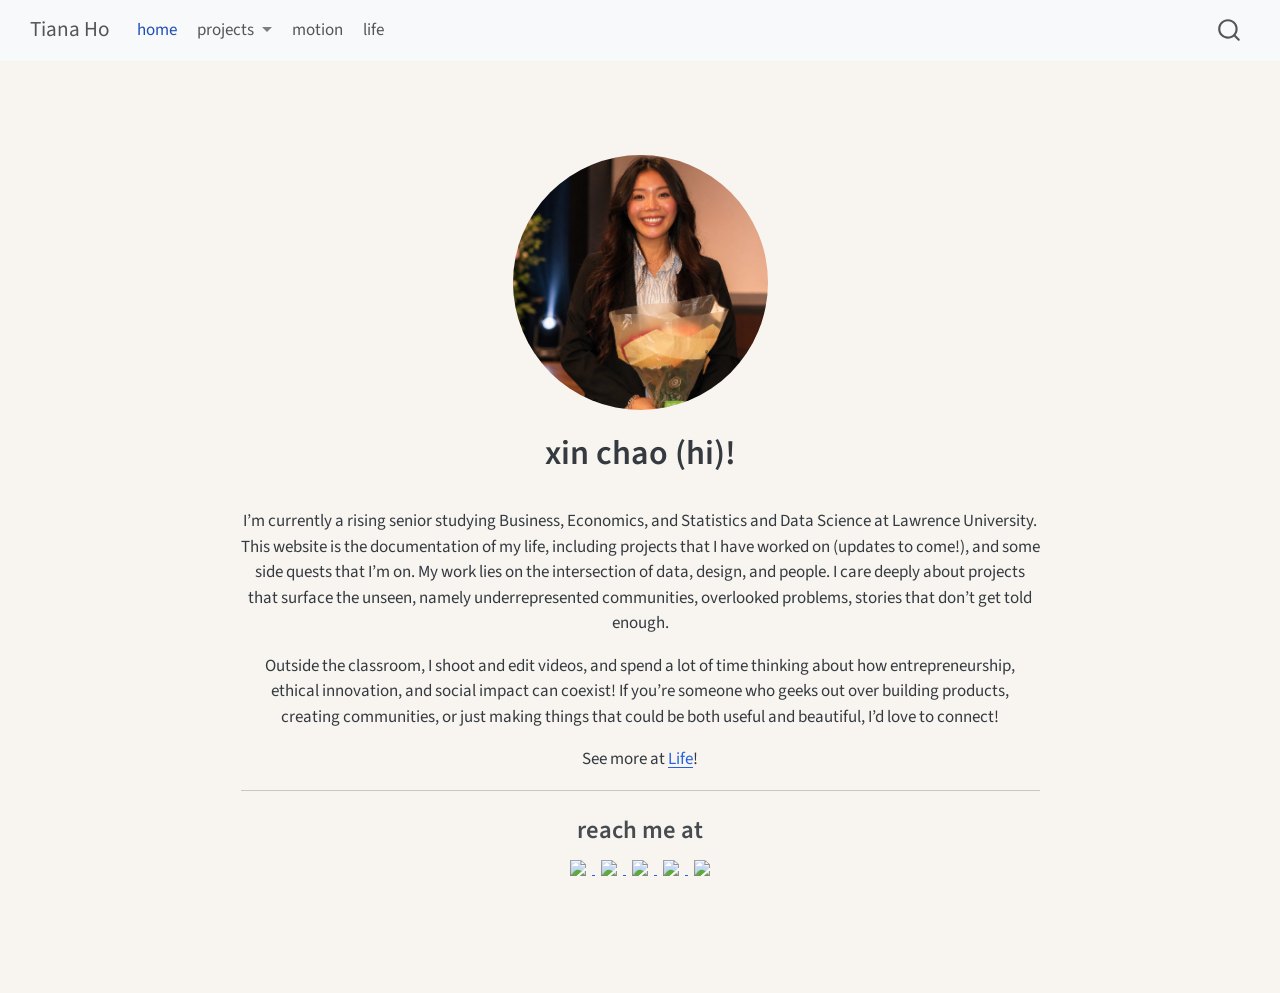
==== commit 8bdbb797: "more" ====
--- a/docs/index.html
+++ b/docs/index.html
@@ -159,8 +159,8 @@
 <div class="quarto-title-meta">
   </div>
 </header><main class="content" id="quarto-document-content">
-<p>I’m currently a rising senior studying Business, Economics, and Statistics and Data Science at Lawrence University. This website is the documentation of my life, including projects that I have worked on (updates to come!), and some side quests that I’m on. I’d love to meet new cool people with the same love for building products, communities, and art. My work lies on the intersection of data, design, and people. I care deeply about projects that surface the unseen, namely underrepresented communities, overlooked problems, stories that don’t get told enough.</p>
-<p>Outside the classroom, I shoot and edit videos, and spend a lot of time thinking about how entrepreneurship, ethical innovation, and social impact can coexist! If you’re someone who geeks out over building products, creating communities, or just making things that are both useful and beautiful, I’d love to connect.</p>
+<p>I’m currently a rising senior studying Business, Economics, and Statistics and Data Science at Lawrence University. This website is the documentation of my life, including projects that I have worked on (updates to come!), and some side quests that I’m on. My work lies on the intersection of data, design, and people. I care deeply about projects that surface the unseen, namely underrepresented communities, overlooked problems, stories that don’t get told enough.</p>
+<p>Outside the classroom, I shoot and edit videos, and spend a lot of time thinking about how entrepreneurship, ethical innovation, and social impact can coexist! If you’re someone who geeks out over building products, creating communities, or just making things that could be both useful and beautiful, I’d love to connect!</p>
 <p>See more at <a href="life.html">Life</a>!</p>
 <hr>
 <section id="reach-me-at" class="level3">
